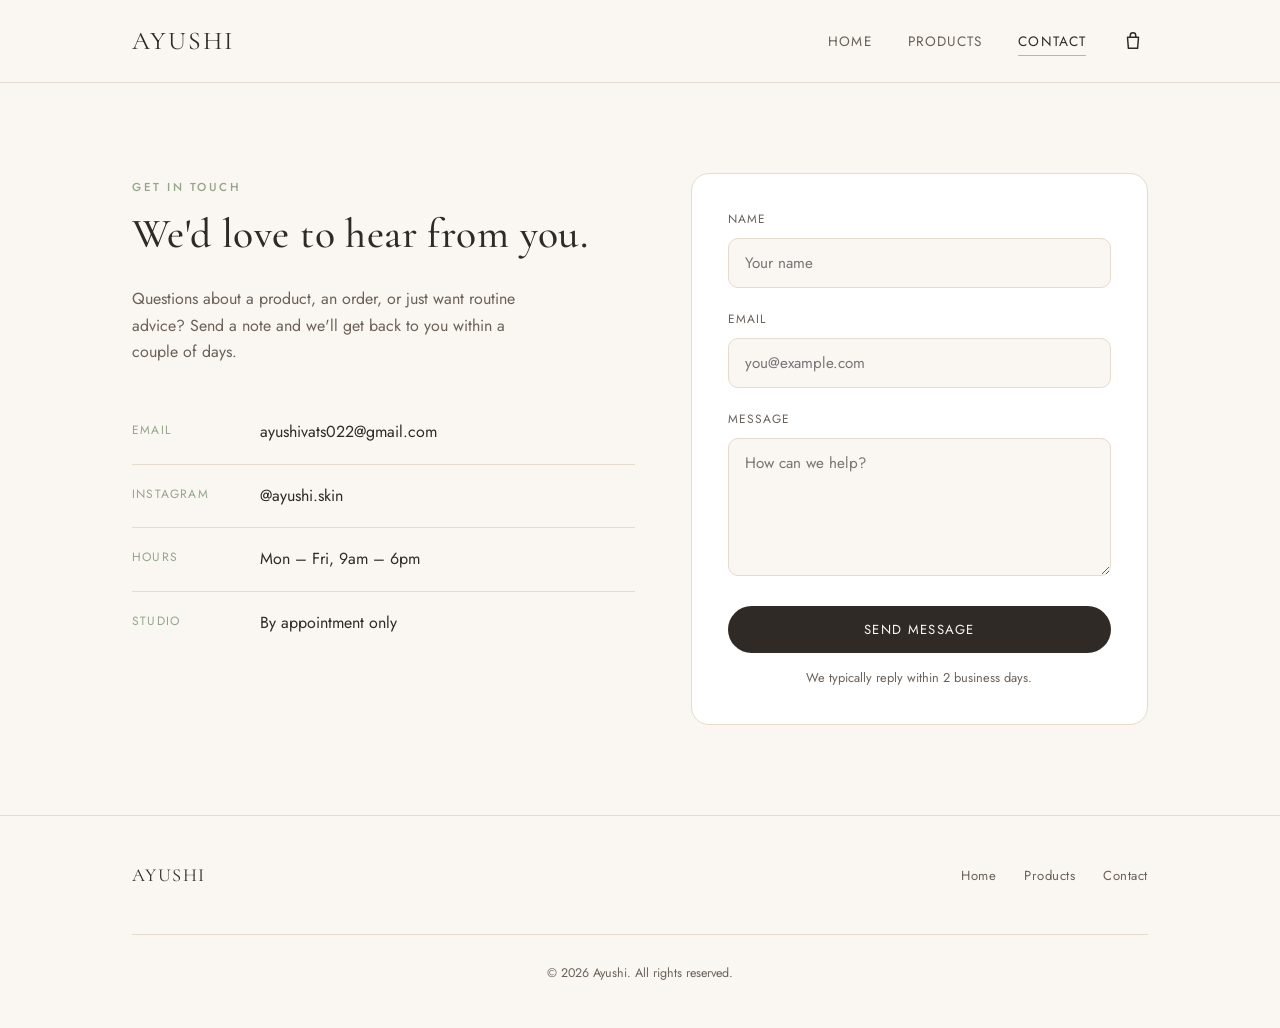
==== contact.html @ 9e6bf0d2 "first commit" ====
<!DOCTYPE html>
<html lang="en">
<head>
<meta charset="UTF-8" />
<meta name="viewport" content="width=device-width, initial-scale=1.0" />
<title>Contact — Ayushi</title>
<meta name="description" content="Get in touch with Ayushi — questions about products, orders, or routines." />
<link rel="preconnect" href="https://fonts.googleapis.com">
<link rel="preconnect" href="https://fonts.gstatic.com" crossorigin>
<link href="https://fonts.googleapis.com/css2?family=Cormorant+Garamond:wght@400;500;600&family=Jost:wght@400;500&display=swap" rel="stylesheet">
<link rel="stylesheet" href="style.css" />
</head>
<body>

<header class="site-header">
  <div class="wrap">
    <a href="index.html" class="logo">Ayushi</a>
    <div class="header-right">
      <nav class="main-nav">
        <ul>
          <li><a href="index.html">Home</a></li>
          <li><a href="products.html">Products</a></li>
          <li><a href="contact.html" class="active">Contact</a></li>
        </ul>
      </nav>
      <button class="cart-toggle" aria-label="Open cart">
        <svg viewBox="0 0 24 24" fill="none" stroke="currentColor" stroke-width="1.6" stroke-linecap="round" stroke-linejoin="round">
          <path d="M6 8h12l-1 12H7L6 8z"/>
          <path d="M9 8V6a3 3 0 0 1 6 0v2"/>
        </svg>
        <span class="cart-badge">0</span>
      </button>
    </div>
  </div>
</header>

<main>

  <section>
    <div class="wrap">
      <div class="contact-layout">

        <div class="contact-info">
          <span class="eyebrow">Get in touch</span>
          <h2>We'd love to hear from you.</h2>
          <p>Questions about a product, an order, or just want routine advice? Send a note and we'll get back to you within a couple of days.</p>

          <div class="info-row">
            <span class="label">Email</span>
            <span class="value"><a href="mailto:ayushivats022@gmail.com">ayushivats022@gmail.com</a></span>
          </div>
          <div class="info-row">
            <span class="label">Instagram</span>
            <span class="value"><a href="#">@ayushi.skin</a></span>
          </div>
          <div class="info-row">
            <span class="label">Hours</span>
            <span class="value">Mon – Fri, 9am – 6pm</span>
          </div>
          <div class="info-row">
            <span class="label">Studio</span>
            <span class="value">By appointment only</span>
          </div>
        </div>

        <form class="contact-form" action="mailto:ayushivats022@gmail.com" method="post" enctype="text/plain">
          <div class="field">
            <label for="name">Name</label>
            <input type="text" id="name" name="name" placeholder="Your name" required />
          </div>
          <div class="field">
            <label for="email">Email</label>
            <input type="email" id="email" name="email" placeholder="you@example.com" required />
          </div>
          <div class="field">
            <label for="message">Message</label>
            <textarea id="message" name="message" rows="5" placeholder="How can we help?" required></textarea>
          </div>
          <button type="submit" class="btn btn-primary">Send message</button>
          <p class="form-note">We typically reply within 2 business days.</p>
        </form>

      </div>
    </div>
  </section>

</main>

<footer class="site-footer">
  <div class="wrap">
    <a href="index.html" class="logo">Ayushi</a>
    <ul class="footer-links">
      <li><a href="index.html">Home</a></li>
      <li><a href="products.html">Products</a></li>
      <li><a href="contact.html">Contact</a></li>
    </ul>
    <p class="copyright">&copy; 2026 Ayushi. All rights reserved.</p>
  </div>
</footer>

<div class="cart-overlay"></div>
<div class="cart-drawer">
  <div class="cart-header">
    <h2>Your Cart</h2>
    <button type="button" class="cart-close" aria-label="Close cart">&times;</button>
  </div>
  <div class="cart-items">
    <p class="cart-empty">Your cart is empty.</p>
  </div>
  <div class="cart-footer">
    <div class="cart-total">
      <span>Total</span>
      <span class="cart-total-amount">₹0</span>
    </div>
    <button type="button" class="btn btn-primary cart-checkout" disabled>Checkout via Email</button>
  </div>
</div>
<script src="cart.js"></script>
</body>
</html>
---- style.css ----
/* ===== Ayushi — Skincare ===== */

:root {
  --cream: #faf6f1;
  --cream-soft: #f3ece3;
  --blush: #dba79a;
  --blush-soft: #efd9d0;
  --sage: #93a68b;
  --ink: #2f2a26;
  --ink-soft: #6b6159;
  --border: #e5dbce;
  --radius: 18px;
  --max-width: 1080px;
  --font-serif: "Cormorant Garamond", "Georgia", serif;
  --font-sans: "Jost", "Helvetica Neue", Arial, sans-serif;
}

* {
  box-sizing: border-box;
}

html {
  scroll-behavior: smooth;
}

body {
  margin: 0;
  background: var(--cream);
  color: var(--ink);
  font-family: var(--font-sans);
  font-size: 16px;
  line-height: 1.65;
  -webkit-font-smoothing: antialiased;
}

img {
  max-width: 100%;
  display: block;
}

a {
  color: inherit;
  text-decoration: none;
}

.wrap {
  max-width: var(--max-width);
  margin: 0 auto;
  padding: 0 32px;
}

h1, h2, h3, h4 {
  font-family: var(--font-serif);
  font-weight: 500;
  letter-spacing: 0.01em;
  margin: 0;
  color: var(--ink);
}

p {
  margin: 0;
}

.eyebrow {
  font-size: 0.72rem;
  letter-spacing: 0.22em;
  text-transform: uppercase;
  color: var(--sage);
  font-weight: 500;
}

/* ---------- Header ---------- */

.site-header {
  position: sticky;
  top: 0;
  z-index: 10;
  background: rgba(250, 246, 241, 0.92);
  backdrop-filter: blur(6px);
  border-bottom: 1px solid var(--border);
}

.site-header .wrap {
  display: flex;
  align-items: center;
  justify-content: space-between;
  padding-top: 20px;
  padding-bottom: 20px;
}

.logo {
  font-family: var(--font-serif);
  font-size: 1.6rem;
  letter-spacing: 0.08em;
  text-transform: uppercase;
}

nav.main-nav ul {
  display: flex;
  gap: 36px;
  margin: 0;
  padding: 0;
  list-style: none;
}

nav.main-nav a {
  font-size: 0.85rem;
  letter-spacing: 0.08em;
  text-transform: uppercase;
  color: var(--ink-soft);
  padding-bottom: 4px;
  border-bottom: 1px solid transparent;
  transition: color 0.2s ease, border-color 0.2s ease;
}

nav.main-nav a:hover,
nav.main-nav a.active {
  color: var(--ink);
  border-bottom-color: var(--blush);
}

.header-right {
  display: flex;
  align-items: center;
  gap: 32px;
}

.cart-toggle {
  position: relative;
  display: flex;
  align-items: center;
  justify-content: center;
  background: none;
  border: none;
  cursor: pointer;
  color: var(--ink);
  padding: 4px;
}

.cart-toggle svg {
  width: 22px;
  height: 22px;
}

.cart-badge {
  position: absolute;
  top: -6px;
  right: -8px;
  min-width: 18px;
  height: 18px;
  padding: 0 4px;
  border-radius: 999px;
  background: var(--blush);
  color: var(--ink);
  font-size: 0.65rem;
  font-weight: 600;
  display: none;
  align-items: center;
  justify-content: center;
}

/* ---------- Cart drawer ---------- */

.cart-overlay {
  position: fixed;
  inset: 0;
  background: rgba(47, 42, 38, 0.35);
  opacity: 0;
  pointer-events: none;
  transition: opacity 0.25s ease;
  z-index: 20;
}

.cart-overlay.open {
  opacity: 1;
  pointer-events: auto;
}

.cart-drawer {
  position: fixed;
  top: 0;
  right: 0;
  bottom: 0;
  width: min(400px, 92vw);
  background: var(--cream);
  border-left: 1px solid var(--border);
  z-index: 21;
  display: flex;
  flex-direction: column;
  transform: translateX(100%);
  transition: transform 0.3s ease;
}

.cart-drawer.open {
  transform: translateX(0);
}

.cart-header {
  display: flex;
  align-items: center;
  justify-content: space-between;
  padding: 24px 28px;
  border-bottom: 1px solid var(--border);
}

.cart-header h2 {
  font-size: 1.3rem;
}

.cart-close {
  background: none;
  border: none;
  font-size: 1.4rem;
  line-height: 1;
  cursor: pointer;
  color: var(--ink-soft);
  padding: 4px 8px;
}

.cart-close:hover {
  color: var(--ink);
}

.cart-items {
  flex: 1;
  overflow-y: auto;
  padding: 10px 28px;
}

.cart-empty {
  color: var(--ink-soft);
  font-size: 0.9rem;
  padding: 30px 0;
  text-align: center;
}

.cart-row {
  display: flex;
  align-items: flex-start;
  justify-content: space-between;
  gap: 12px;
  padding: 18px 0;
  border-bottom: 1px solid var(--border);
}

.cart-row-name {
  font-size: 0.95rem;
  margin-bottom: 4px;
}

.cart-row-price {
  font-size: 0.82rem;
  color: var(--ink-soft);
}

.cart-row-controls {
  display: flex;
  align-items: center;
  gap: 8px;
  flex-shrink: 0;
}

.qty-btn {
  width: 24px;
  height: 24px;
  border: 1px solid var(--border);
  background: #fff;
  border-radius: 50%;
  cursor: pointer;
  font-size: 0.9rem;
  display: flex;
  align-items: center;
  justify-content: center;
  color: var(--ink);
}

.qty-btn:hover {
  border-color: var(--blush);
}

.qty-value {
  min-width: 16px;
  text-align: center;
  font-size: 0.88rem;
}

.cart-remove {
  background: none;
  border: none;
  cursor: pointer;
  font-size: 0.72rem;
  letter-spacing: 0.06em;
  text-transform: uppercase;
  color: var(--ink-soft);
  margin-left: 6px;
}

.cart-remove:hover {
  color: var(--blush);
}

.cart-footer {
  padding: 22px 28px 28px;
  border-top: 1px solid var(--border);
}

.cart-total {
  display: flex;
  align-items: center;
  justify-content: space-between;
  margin-bottom: 18px;
  font-family: var(--font-serif);
  font-size: 1.1rem;
}

.cart-checkout {
  width: 100%;
  border: none;
  cursor: pointer;
  font-family: var(--font-sans);
}

.cart-checkout:disabled {
  opacity: 0.45;
  cursor: not-allowed;
}

/* ---------- Buttons ---------- */

.btn {
  display: inline-block;
  padding: 14px 32px;
  border-radius: 999px;
  font-size: 0.82rem;
  letter-spacing: 0.1em;
  text-transform: uppercase;
  transition: transform 0.2s ease, box-shadow 0.2s ease, background 0.2s ease;
}

.btn-primary {
  background: var(--ink);
  color: var(--cream);
}

.btn-primary:hover {
  background: var(--blush);
  color: var(--ink);
  transform: translateY(-2px);
}

.btn-secondary {
  background: transparent;
  color: var(--ink);
  border: 1px solid var(--ink);
}

.btn-secondary:hover {
  background: var(--ink);
  color: var(--cream);
  transform: translateY(-2px);
}

/* ---------- Hero ---------- */

.hero {
  padding: 110px 0 90px;
  text-align: center;
}

.hero .eyebrow {
  display: block;
  margin-bottom: 18px;
}

.hero h1 {
  font-size: clamp(2.6rem, 6vw, 4.4rem);
  line-height: 1.08;
  max-width: 820px;
  margin: 0 auto 24px;
}

.hero p.lead {
  max-width: 540px;
  margin: 0 auto 40px;
  color: var(--ink-soft);
  font-size: 1.05rem;
}

.hero-actions {
  display: flex;
  gap: 16px;
  justify-content: center;
  flex-wrap: wrap;
}

/* ---------- Sections ---------- */

section {
  padding: 90px 0;
}

section.alt {
  background: var(--cream-soft);
}

.section-head {
  text-align: center;
  max-width: 580px;
  margin: 0 auto 56px;
}

.section-head .eyebrow {
  display: block;
  margin-bottom: 14px;
}

.section-head h2 {
  font-size: clamp(1.9rem, 3.4vw, 2.6rem);
  margin-bottom: 14px;
}

.section-head p {
  color: var(--ink-soft);
}

/* ---------- Pillars ---------- */

.pillars {
  display: grid;
  grid-template-columns: repeat(3, 1fr);
  gap: 32px;
}

.pillar {
  text-align: center;
  padding: 10px 20px;
}

.pillar .mark {
  width: 52px;
  height: 52px;
  margin: 0 auto 20px;
  border-radius: 50%;
  background: var(--blush-soft);
  display: flex;
  align-items: center;
  justify-content: center;
  font-family: var(--font-serif);
  font-size: 1.3rem;
  color: var(--ink);
}

.pillar h3 {
  font-size: 1.15rem;
  margin-bottom: 10px;
}

.pillar p {
  color: var(--ink-soft);
  font-size: 0.92rem;
}

/* ---------- Product grid ---------- */

.product-grid {
  display: grid;
  grid-template-columns: repeat(3, 1fr);
  gap: 28px;
}

.product-card {
  background: #fff;
  border: 1px solid var(--border);
  border-radius: var(--radius);
  overflow: hidden;
  transition: transform 0.25s ease, box-shadow 0.25s ease;
}

.product-card:hover {
  transform: translateY(-6px);
  box-shadow: 0 18px 40px -20px rgba(47, 42, 38, 0.25);
}

.product-image {
  height: 220px;
  display: flex;
  align-items: center;
  justify-content: center;
}

.product-image svg {
  display: block;
}

.img-1 { background: linear-gradient(145deg, #efd9d0, #dba79a); }
.img-2 { background: linear-gradient(145deg, #e9e3d8, #93a68b); }
.img-3 { background: linear-gradient(145deg, #f3ece3, #c9b7a6); }
.img-4 { background: linear-gradient(145deg, #dba79a, #93a68b); }
.img-5 { background: linear-gradient(145deg, #f0e6da, #dba79a); }
.img-6 { background: linear-gradient(145deg, #e3e8dd, #c9b7a6); }

.product-body {
  padding: 26px 24px 28px;
}

.product-card .eyebrow {
  margin-bottom: 8px;
}

.product-card h3 {
  font-size: 1.25rem;
  margin-bottom: 8px;
}

.product-card p.desc {
  color: var(--ink-soft);
  font-size: 0.92rem;
  margin-bottom: 18px;
}

.product-foot {
  display: flex;
  align-items: center;
  justify-content: space-between;
  margin-bottom: 18px;
}

.add-to-cart {
  width: 100%;
  border: 1px solid var(--ink);
  background: transparent;
  color: var(--ink);
  padding: 12px 20px;
  border-radius: 999px;
  font-family: var(--font-sans);
  font-size: 0.78rem;
  letter-spacing: 0.1em;
  text-transform: uppercase;
  cursor: pointer;
  transition: background 0.2s ease, color 0.2s ease;
}

.add-to-cart:hover {
  background: var(--ink);
  color: var(--cream);
}

.price {
  font-family: var(--font-serif);
  font-size: 1.15rem;
}

.tag {
  display: inline-block;
  font-size: 0.68rem;
  letter-spacing: 0.08em;
  text-transform: uppercase;
  padding: 5px 12px;
  border-radius: 999px;
  background: var(--sage);
  color: var(--cream);
}

/* ---------- CTA band ---------- */

.cta-band {
  text-align: center;
  background: var(--ink);
  color: var(--cream);
  border-radius: var(--radius);
  padding: 64px 32px;
}

.cta-band h2 {
  color: var(--cream);
  font-size: clamp(1.8rem, 3.4vw, 2.4rem);
  margin-bottom: 16px;
}

.cta-band p {
  color: #d8d2cb;
  margin-bottom: 32px;
}

.cta-band .btn-primary {
  background: var(--blush);
  color: var(--ink);
}

.cta-band .btn-primary:hover {
  background: var(--cream);
}

/* ---------- Contact ---------- */

.contact-layout {
  display: grid;
  grid-template-columns: 1.1fr 1fr;
  gap: 56px;
  align-items: flex-start;
}

.contact-info h2 {
  font-size: clamp(1.9rem, 3.4vw, 2.6rem);
  margin-bottom: 18px;
}

.contact-info > p {
  color: var(--ink-soft);
  margin-bottom: 36px;
  max-width: 420px;
}

.info-row {
  display: flex;
  gap: 18px;
  padding: 18px 0;
  border-top: 1px solid var(--border);
}

.info-row:first-of-type {
  border-top: none;
}

.info-row .label {
  width: 110px;
  flex-shrink: 0;
  font-size: 0.75rem;
  letter-spacing: 0.1em;
  text-transform: uppercase;
  color: var(--sage);
  padding-top: 2px;
}

.info-row .value {
  color: var(--ink);
}

.info-row .value a:hover {
  color: var(--blush);
}

.contact-form {
  background: #fff;
  border: 1px solid var(--border);
  border-radius: var(--radius);
  padding: 36px;
}

.field {
  margin-bottom: 22px;
}

.field label {
  display: block;
  font-size: 0.75rem;
  letter-spacing: 0.08em;
  text-transform: uppercase;
  color: var(--ink-soft);
  margin-bottom: 8px;
}

.field input,
.field textarea {
  width: 100%;
  border: 1px solid var(--border);
  border-radius: 10px;
  padding: 13px 16px;
  font-family: var(--font-sans);
  font-size: 0.95rem;
  background: var(--cream);
  color: var(--ink);
  resize: vertical;
}

.field input:focus,
.field textarea:focus {
  outline: none;
  border-color: var(--blush);
  background: #fff;
}

.contact-form .btn-primary {
  width: 100%;
  text-align: center;
  border: none;
  cursor: pointer;
  font-family: var(--font-sans);
}

.form-note {
  font-size: 0.8rem;
  color: var(--ink-soft);
  margin-top: 14px;
  text-align: center;
}

/* ---------- Footer ---------- */

.site-footer {
  border-top: 1px solid var(--border);
  padding: 44px 0;
}

.site-footer .wrap {
  display: flex;
  align-items: center;
  justify-content: space-between;
  flex-wrap: wrap;
  gap: 16px;
}

.site-footer .logo {
  font-size: 1.15rem;
}

.footer-links {
  display: flex;
  gap: 28px;
  list-style: none;
  margin: 0;
  padding: 0;
}

.footer-links a {
  font-size: 0.82rem;
  color: var(--ink-soft);
  letter-spacing: 0.04em;
}

.footer-links a:hover {
  color: var(--ink);
}

.copyright {
  font-size: 0.78rem;
  color: var(--ink-soft);
  width: 100%;
  text-align: center;
  padding-top: 28px;
  border-top: 1px solid var(--border);
  margin-top: 28px;
}

/* ---------- Responsive ---------- */

@media (max-width: 860px) {
  nav.main-nav ul {
    gap: 20px;
  }

  .pillars,
  .product-grid {
    grid-template-columns: 1fr;
  }

  .contact-layout {
    grid-template-columns: 1fr;
  }

  .hero {
    padding: 80px 0 60px;
  }

  section {
    padding: 64px 0;
  }
}

@media (max-width: 560px) {
  .wrap {
    padding: 0 20px;
  }

  nav.main-nav ul {
    gap: 14px;
  }

  nav.main-nav a {
    font-size: 0.72rem;
  }
}
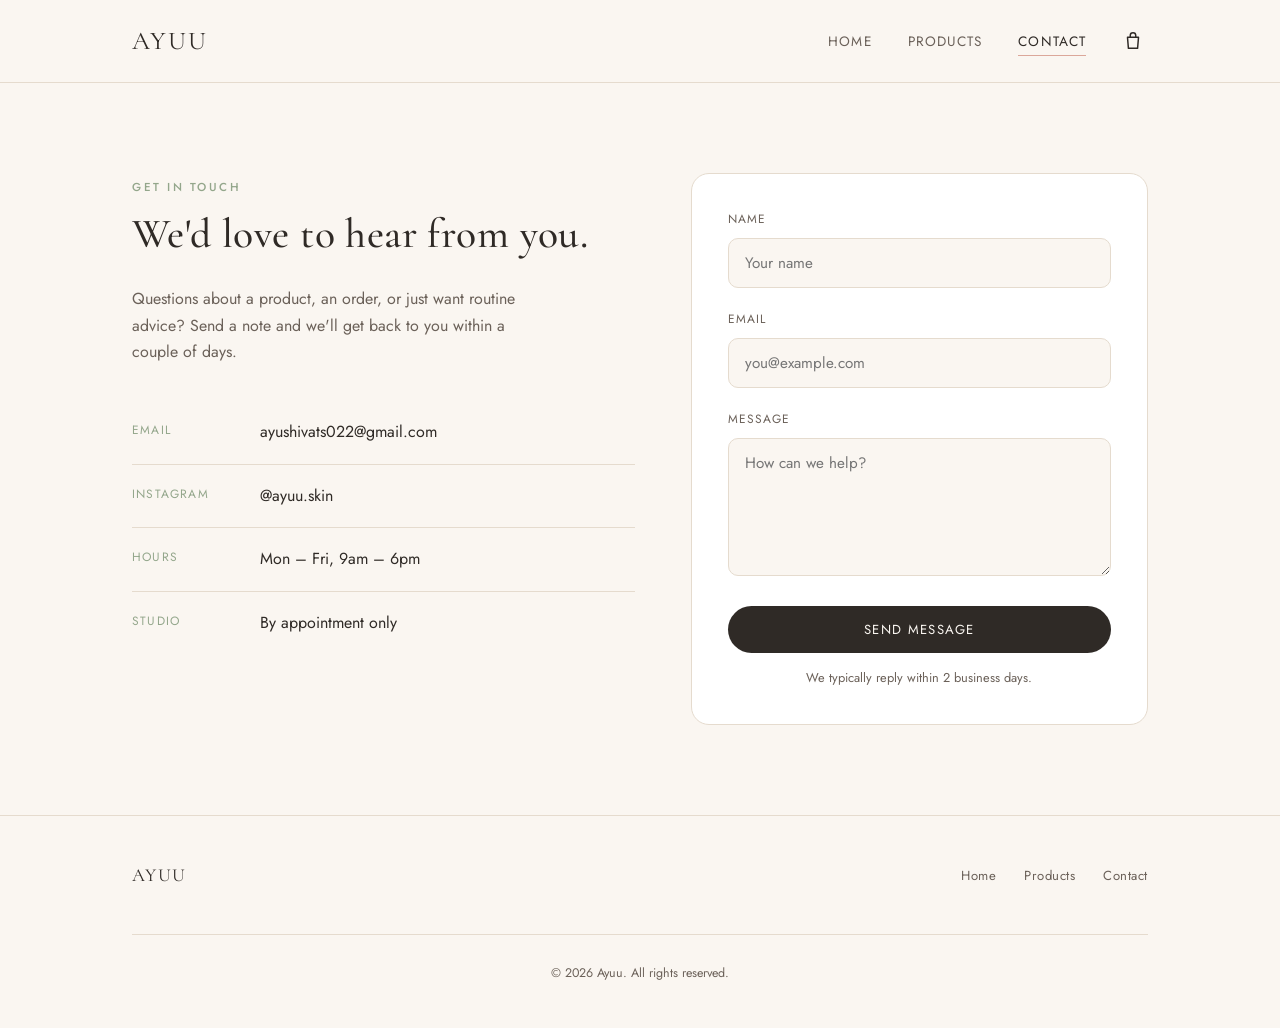
==== commit 31860319: "Update cart, contact, index, and products pages Co-Authored-By: Claude Sonnet 5 <noreply@anthropic.c" ====
--- a/contact.html
+++ b/contact.html
@@ -3,8 +3,8 @@
 <head>
 <meta charset="UTF-8" />
 <meta name="viewport" content="width=device-width, initial-scale=1.0" />
-<title>Contact — Ayushi</title>
-<meta name="description" content="Get in touch with Ayushi — questions about products, orders, or routines." />
+<title>Contact — Ayuu</title>
+<meta name="description" content="Get in touch with Ayuu — questions about products, orders, or routines." />
 <link rel="preconnect" href="https://fonts.googleapis.com">
 <link rel="preconnect" href="https://fonts.gstatic.com" crossorigin>
 <link href="https://fonts.googleapis.com/css2?family=Cormorant+Garamond:wght@400;500;600&family=Jost:wght@400;500&display=swap" rel="stylesheet">
@@ -14,7 +14,7 @@
 
 <header class="site-header">
   <div class="wrap">
-    <a href="index.html" class="logo">Ayushi</a>
+    <a href="index.html" class="logo">Ayuu</a>
     <div class="header-right">
       <nav class="main-nav">
         <ul>
@@ -51,7 +51,7 @@
           </div>
           <div class="info-row">
             <span class="label">Instagram</span>
-            <span class="value"><a href="#">@ayushi.skin</a></span>
+            <span class="value"><a href="#">@ayuu.skin</a></span>
           </div>
           <div class="info-row">
             <span class="label">Hours</span>
@@ -88,13 +88,13 @@
 
 <footer class="site-footer">
   <div class="wrap">
-    <a href="index.html" class="logo">Ayushi</a>
+    <a href="index.html" class="logo">Ayuu</a>
     <ul class="footer-links">
       <li><a href="index.html">Home</a></li>
       <li><a href="products.html">Products</a></li>
       <li><a href="contact.html">Contact</a></li>
     </ul>
-    <p class="copyright">&copy; 2026 Ayushi. All rights reserved.</p>
+    <p class="copyright">&copy; 2026 Ayuu. All rights reserved.</p>
   </div>
 </footer>
 
